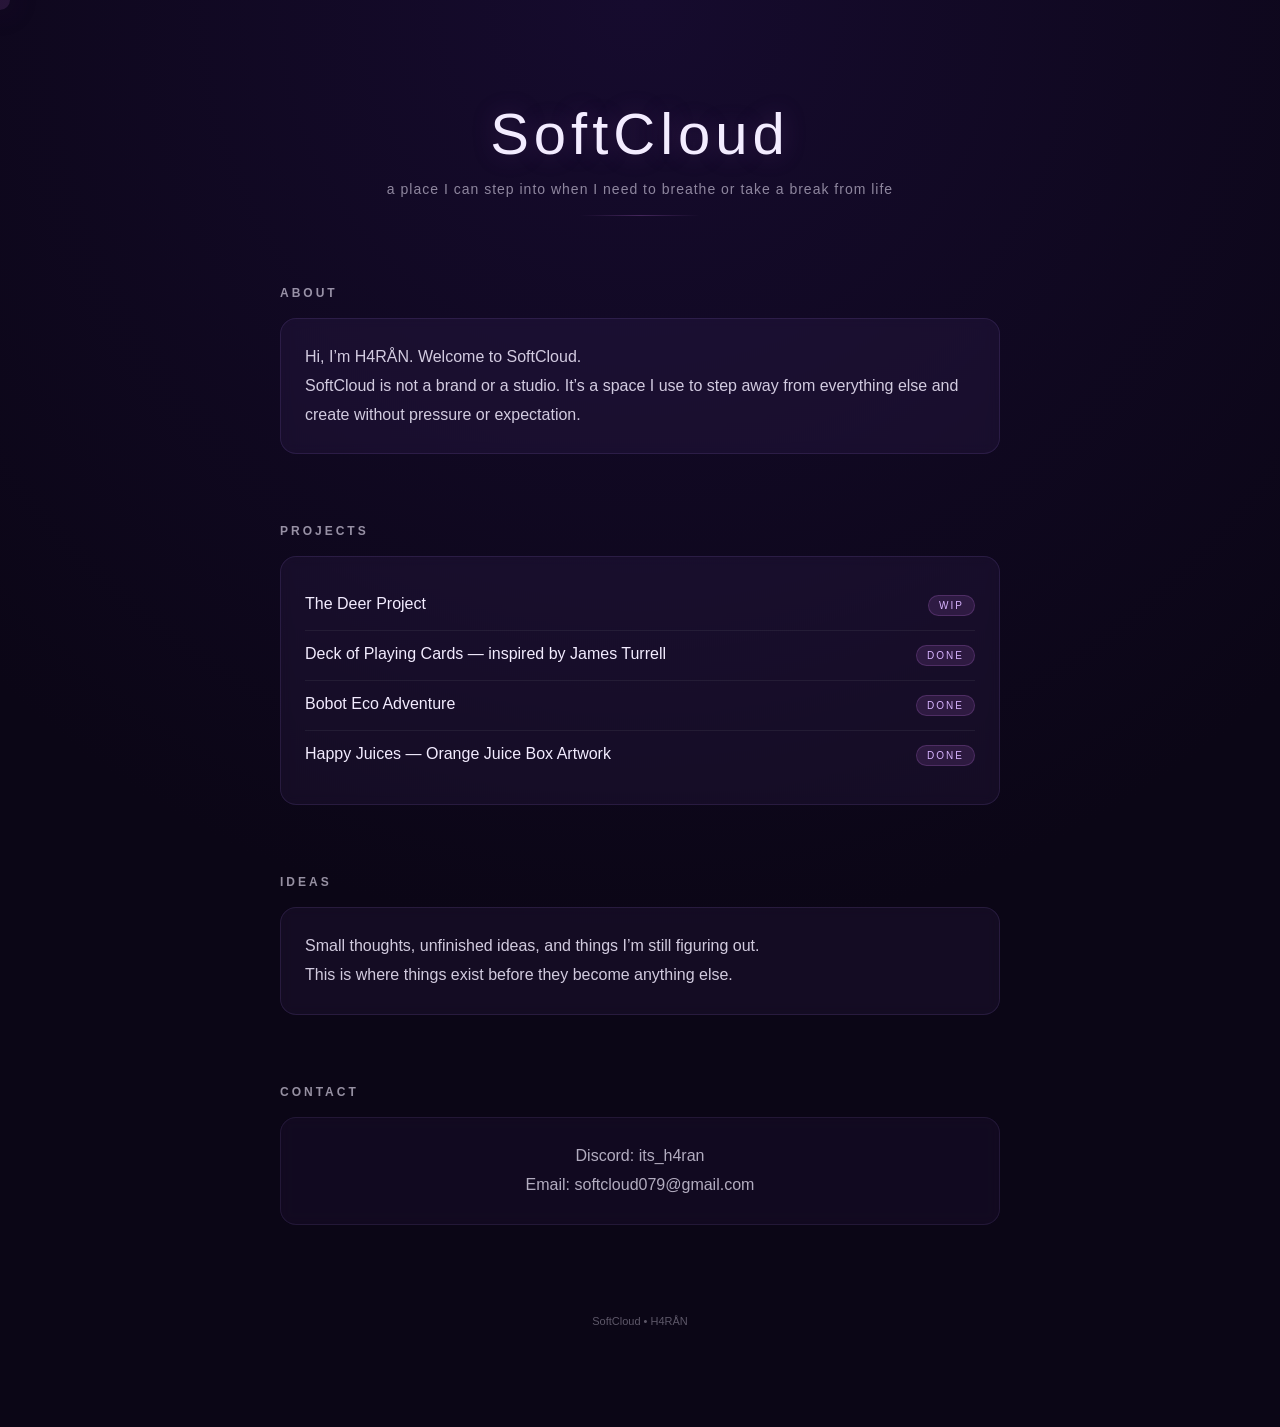
==== index.html @ 98abd7d9 "Update index.html" ====
<!DOCTYPE html>
<html lang="en">
<head>
<meta charset="UTF-8" />
<meta name="viewport" content="width=device-width, initial-scale=1.0"/>
<title>SoftCloud</title>

<style>
body {
  margin: 0;
  font-family: Arial, sans-serif;
  background: radial-gradient(circle at top, #160b2e, #0b0616 60%);
  color: #f3ecff;
  overflow-x: hidden;
}

/* layout */
.container {
  max-width: 720px;
  margin: auto;
  padding: 100px 20px;
  animation: fadeIn 1.2s ease-out;
}

/* ===== INTRO (FIXED STRUCTURE) ===== */
.intro {
  text-align: center;
  margin-bottom: 60px;
  animation: fadeIn 1.4s ease-out;
}

/* revert to simple clean title */
.intro-title {
  font-size: 58px;
  margin: 0;
  letter-spacing: 5px;
  text-shadow: 0 0 25px rgba(155, 89, 182, 0.25);
}

/* subtitle under title */
.intro-sub {
  text-align: center;
  opacity: 0.55;
  margin-top: 14px;
  letter-spacing: 1px;
  font-size: 14px;
}

/* soft divider under intro (entry feel) */
.intro-line {
  width: 120px;
  height: 1px;
  margin: 18px auto 0 auto;
  background: linear-gradient(
    90deg,
    transparent,
    rgba(155, 89, 182, 0.6),
    transparent
  );
  opacity: 0.6;
}

/* sections */
.section {
  margin-top: 70px;
  animation: fadeInUp 1s ease-out;
}

/* headings */
h2 {
  font-size: 12px;
  letter-spacing: 3px;
  text-transform: uppercase;
  opacity: 0.6;
  margin-bottom: 18px;
}

/* cards */
.card {
  background: rgba(160, 120, 255, 0.06);
  border: 1px solid rgba(180, 140, 255, 0.12);
  padding: 24px;
  border-radius: 16px;
  backdrop-filter: blur(6px);
  transition: transform 0.25s ease, box-shadow 0.25s ease;
}

.card:hover {
  transform: translateY(-4px);
  box-shadow: 0 10px 30px rgba(155, 89, 182, 0.08);
}

/* text */
p {
  margin: 0;
  line-height: 1.8;
  opacity: 0.85;
}

/* project items */
.item {
  display: flex;
  justify-content: space-between;
  padding: 14px 0;
  border-bottom: 1px solid rgba(255,255,255,0.06);
  transition: padding-left 0.2s ease;
}

.item:hover {
  padding-left: 6px;
}

.item:last-child {
  border-bottom: none;
}

/* status */
.status {
  font-size: 10px;
  letter-spacing: 2px;
  padding: 4px 10px;
  border-radius: 999px;
  background: rgba(155, 89, 182, 0.18);
  border: 1px solid rgba(155, 89, 182, 0.3);
  color: #d8b4ff;
}

/* contact */
.contact {
  text-align: center;
  line-height: 2;
  opacity: 0.85;
}

/* footer */
.footer {
  text-align: center;
  margin-top: 90px;
  font-size: 11px;
  opacity: 0.35;
}

/* cursor glow */
.cursor-glow {
  position: fixed;
  width: 20px;
  height: 20px;
  border-radius: 50%;
  pointer-events: none;
  background: rgba(155, 89, 182, 0.25);
  box-shadow: 0 0 40px rgba(155, 89, 182, 0.25);
  transform: translate(-50%, -50%);
  z-index: 9999;
  transition: width 0.2s ease, height 0.2s ease, opacity 0.2s ease;
  opacity: 0.7;
}

/* animations */
@keyframes fadeIn {
  from { opacity: 0; }
  to { opacity: 1; }
}

@keyframes fadeInUp {
  from { opacity: 0; transform: translateY(10px); }
  to { opacity: 1; transform: translateY(0); }
}
</style>
</head>

<body>

<div class="cursor-glow"></div>

<div class="container">

  <!-- INTRO (NEW STRUCTURE YOU WANTED) -->
  <div class="intro">
    <div class="intro-title">SoftCloud</div>

    <div class="intro-sub">
      a place I can step into when I need to breathe or take a break from life
    </div>

    <div class="intro-line"></div>
  </div>

  <!-- About -->
  <div class="section">
    <h2>About</h2>
    <div class="card">
      <p>Hi, I’m H4RÅN. Welcome to SoftCloud.</p>

      <p>
        SoftCloud is not a brand or a studio. It’s a space I use to step away from everything else and create without pressure or expectation.
      </p>
    </div>
  </div>

  <!-- Projects -->
  <div class="section">
    <h2>Projects</h2>
    <div class="card">

      <div class="item">
        The Deer Project
        <span class="status">WIP</span>
      </div>

      <div class="item">
        Deck of Playing Cards — inspired by James Turrell
        <span class="status">DONE</span>
      </div>

      <div class="item">
        Bobot Eco Adventure
        <span class="status">DONE</span>
      </div>

      <div class="item">
        Happy Juices — Orange Juice Box Artwork
        <span class="status">DONE</span>
      </div>

    </div>
  </div>

  <!-- Ideas -->
  <div class="section">
    <h2>Ideas</h2>
    <div class="card">
      <p>Small thoughts, unfinished ideas, and things I’m still figuring out.</p>
      <p>This is where things exist before they become anything else.</p>
    </div>
  </div>

  <!-- Contact -->
  <div class="section">
    <h2>Contact</h2>
    <div class="card contact">
      <p>Discord: its_h4ran</p>
      <p>Email: softcloud079@gmail.com</p>
    </div>
  </div>

  <div class="footer">
    SoftCloud • H4RÅN
  </div>

</div>

<script>
const glow = document.querySelector(".cursor-glow");

document.addEventListener("mousemove", (e) => {
  glow.style.left = e.clientX + "px";
  glow.style.top = e.clientY + "px";
});

document.addEventListener("mousedown", () => {
  glow.style.width = "30px";
  glow.style.height = "30px";
  glow.style.opacity = "0.9";
});

document.addEventListener("mouseup", () => {
  glow.style.width = "20px";
  glow.style.height = "20px";
  glow.style.opacity = "0.7";
});
</script>

</body>
</html>
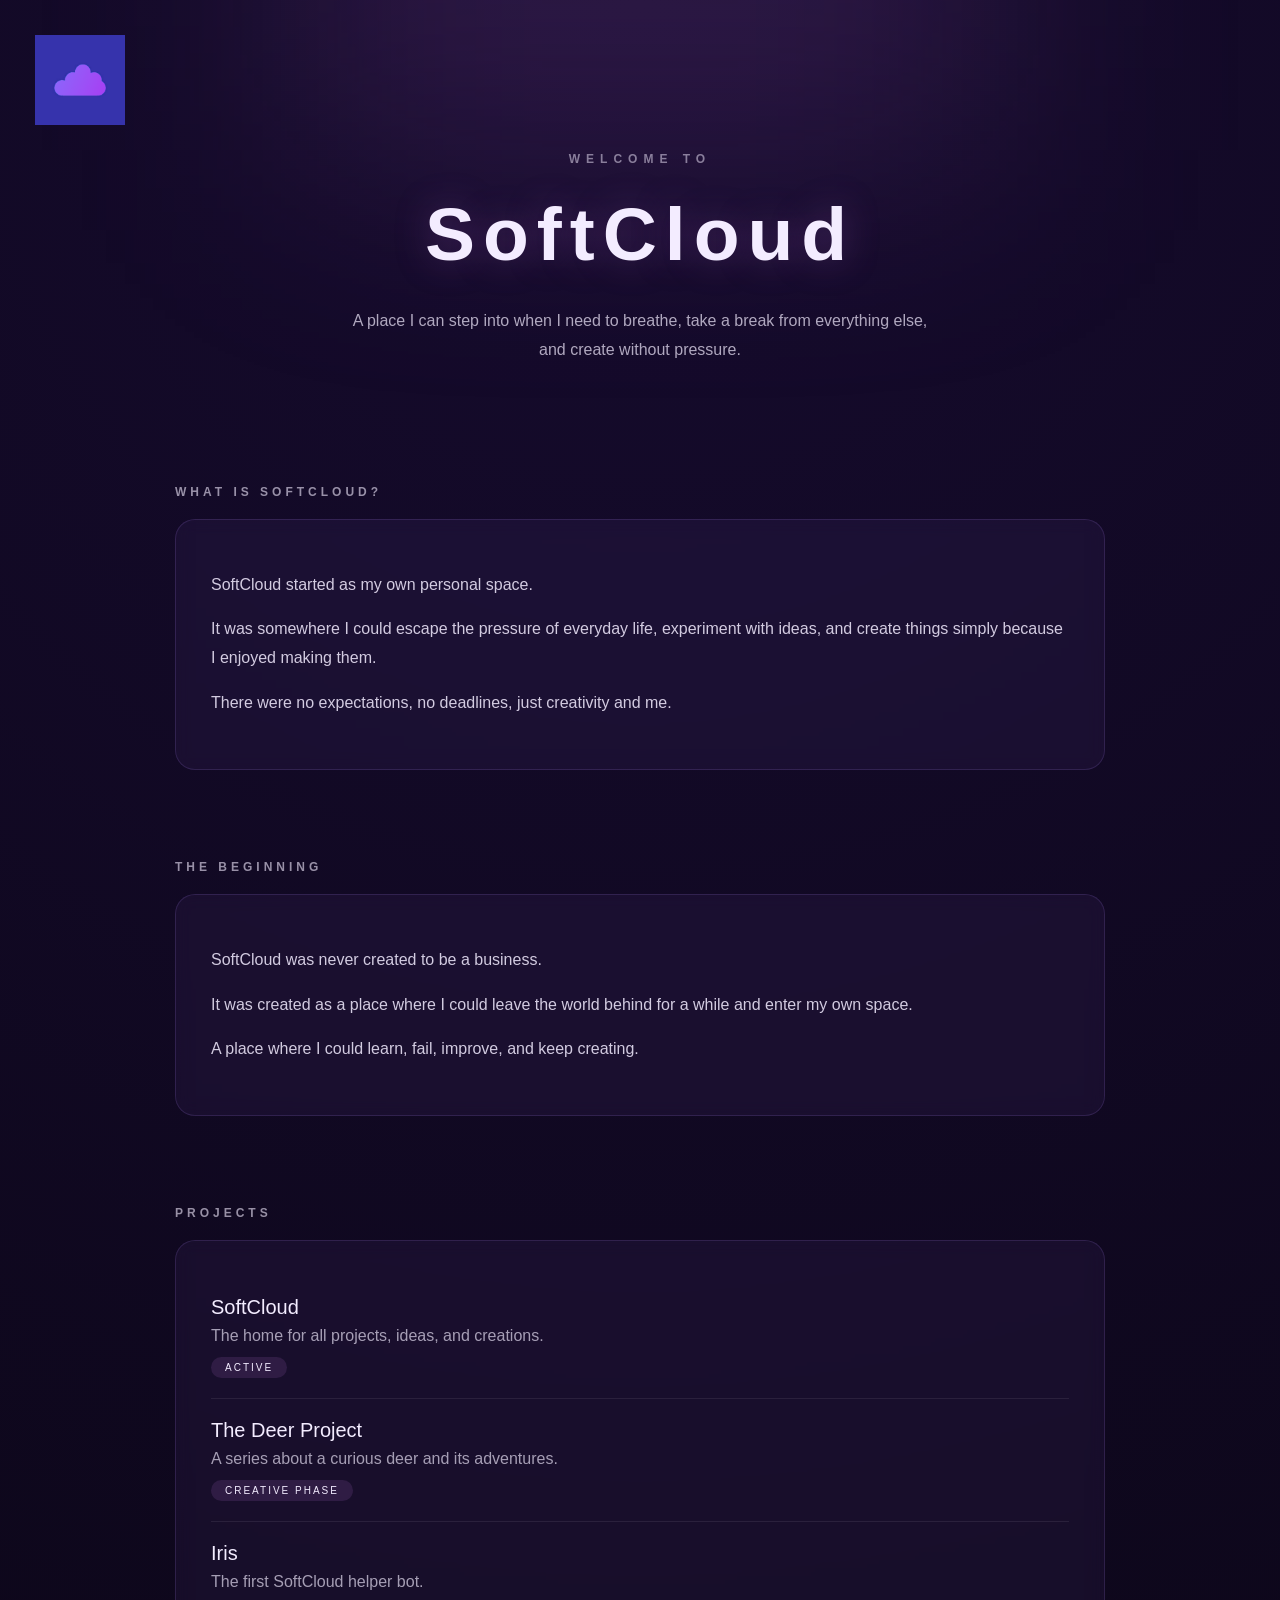
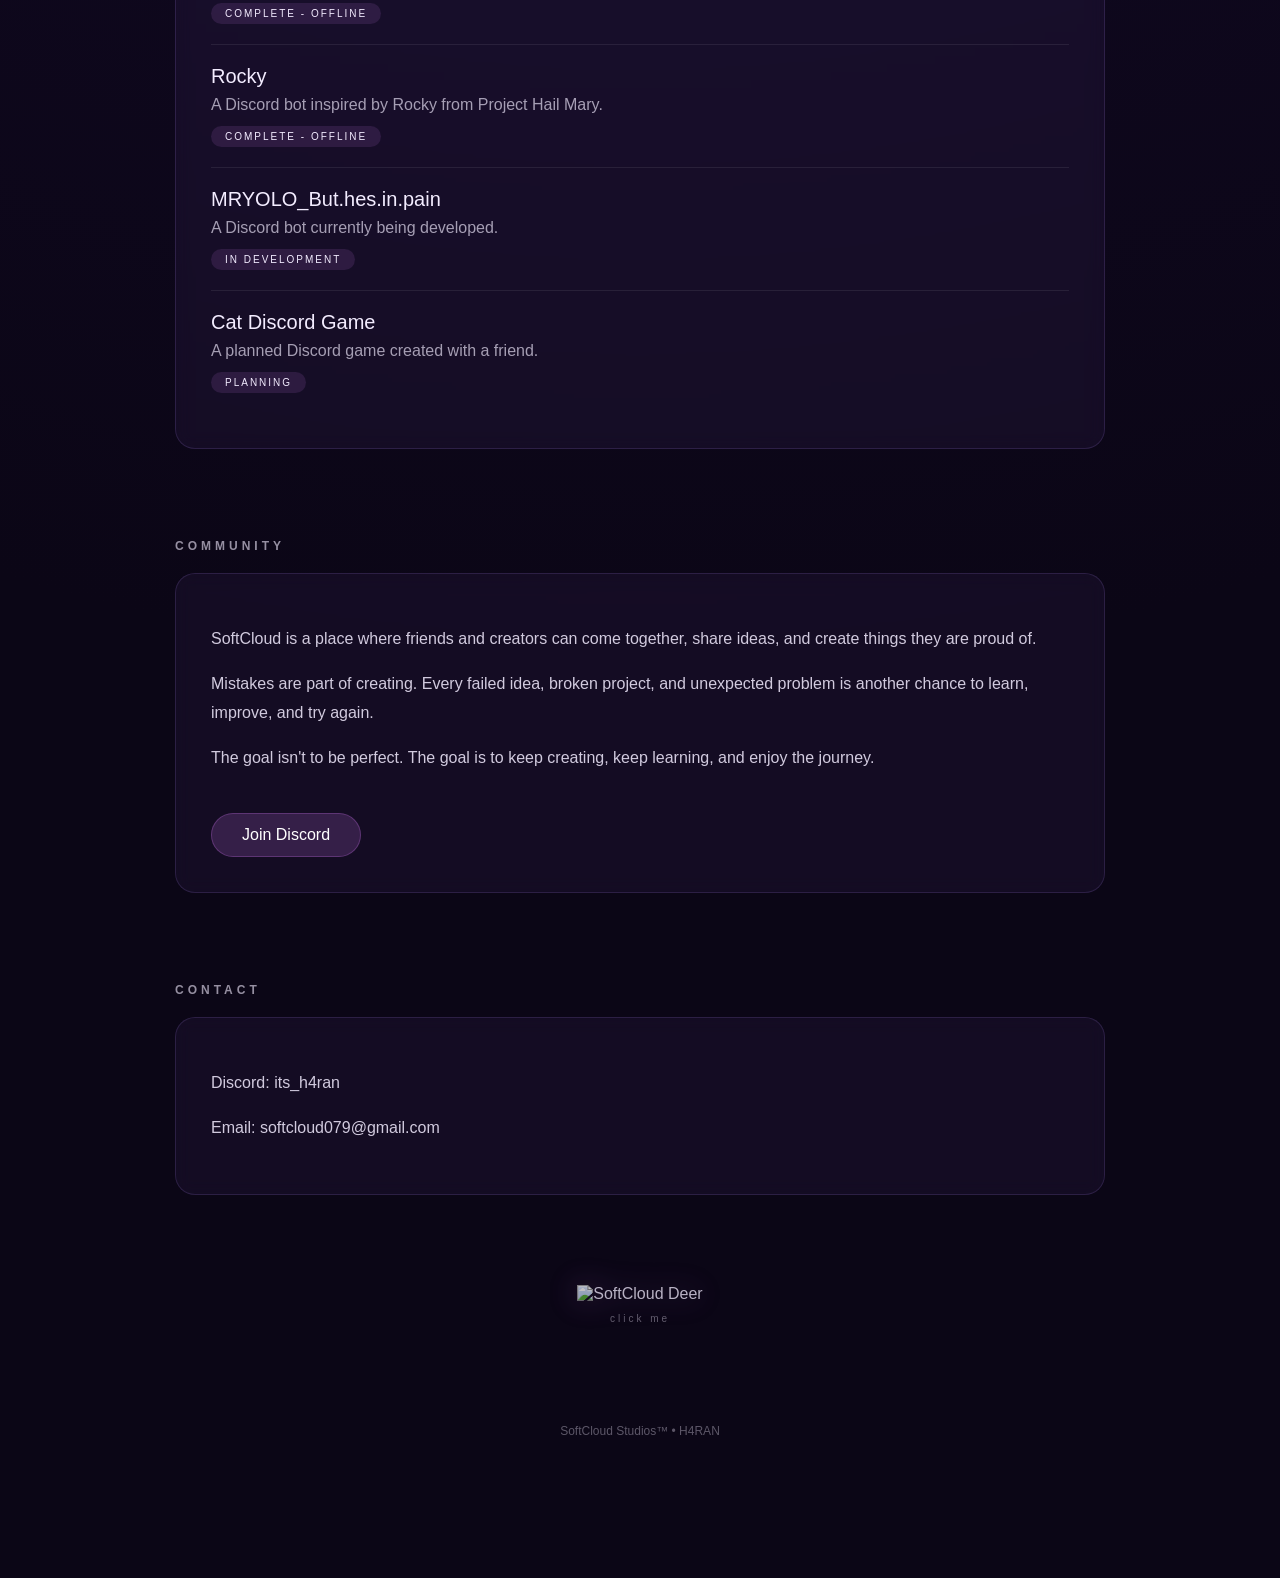
==== commit 63659adf: "Update index.html" ====
--- a/index.html
+++ b/index.html
@@ -1,274 +1,1006 @@
 <!DOCTYPE html>
 <html lang="en">
+
 <head>
-<meta charset="UTF-8" />
-<meta name="viewport" content="width=device-width, initial-scale=1.0"/>
-<title>SoftCloud</title>
+
+<meta charset="UTF-8">
+<meta name="viewport" content="width=device-width, initial-scale=1.0">
+
+<title>SoftCloud Studios</title>
+
 
 <style>
-body {
-  margin: 0;
-  font-family: Arial, sans-serif;
-  background: radial-gradient(circle at top, #160b2e, #0b0616 60%);
-  color: #f3ecff;
-  overflow-x: hidden;
-}
-
-/* layout */
-.container {
-  max-width: 720px;
-  margin: auto;
-  padding: 100px 20px;
-  animation: fadeIn 1.2s ease-out;
-}
-
-/* ===== INTRO (FIXED STRUCTURE) ===== */
-.intro {
-  text-align: center;
-  margin-bottom: 60px;
-  animation: fadeIn 1.4s ease-out;
-}
-
-/* revert to simple clean title */
-.intro-title {
-  font-size: 58px;
-  margin: 0;
-  letter-spacing: 5px;
-  text-shadow: 0 0 25px rgba(155, 89, 182, 0.25);
-}
-
-/* subtitle under title */
-.intro-sub {
-  text-align: center;
-  opacity: 0.55;
-  margin-top: 14px;
-  letter-spacing: 1px;
-  font-size: 14px;
-}
-
-/* soft divider under intro (entry feel) */
-.intro-line {
-  width: 120px;
-  height: 1px;
-  margin: 18px auto 0 auto;
-  background: linear-gradient(
-    90deg,
-    transparent,
-    rgba(155, 89, 182, 0.6),
-    transparent
-  );
-  opacity: 0.6;
-}
-
-/* sections */
-.section {
-  margin-top: 70px;
-  animation: fadeInUp 1s ease-out;
-}
-
-/* headings */
-h2 {
-  font-size: 12px;
-  letter-spacing: 3px;
-  text-transform: uppercase;
-  opacity: 0.6;
-  margin-bottom: 18px;
-}
-
-/* cards */
-.card {
-  background: rgba(160, 120, 255, 0.06);
-  border: 1px solid rgba(180, 140, 255, 0.12);
-  padding: 24px;
-  border-radius: 16px;
-  backdrop-filter: blur(6px);
-  transition: transform 0.25s ease, box-shadow 0.25s ease;
-}
-
-.card:hover {
-  transform: translateY(-4px);
-  box-shadow: 0 10px 30px rgba(155, 89, 182, 0.08);
-}
-
-/* text */
-p {
-  margin: 0;
-  line-height: 1.8;
-  opacity: 0.85;
-}
-
-/* project items */
-.item {
-  display: flex;
-  justify-content: space-between;
-  padding: 14px 0;
-  border-bottom: 1px solid rgba(255,255,255,0.06);
-  transition: padding-left 0.2s ease;
-}
-
-.item:hover {
-  padding-left: 6px;
-}
-
-.item:last-child {
-  border-bottom: none;
-}
-
-/* status */
-.status {
-  font-size: 10px;
-  letter-spacing: 2px;
-  padding: 4px 10px;
-  border-radius: 999px;
-  background: rgba(155, 89, 182, 0.18);
-  border: 1px solid rgba(155, 89, 182, 0.3);
-  color: #d8b4ff;
-}
-
-/* contact */
-.contact {
-  text-align: center;
-  line-height: 2;
-  opacity: 0.85;
-}
-
-/* footer */
-.footer {
-  text-align: center;
-  margin-top: 90px;
-  font-size: 11px;
-  opacity: 0.35;
-}
-
-/* cursor glow */
-.cursor-glow {
-  position: fixed;
-  width: 20px;
-  height: 20px;
-  border-radius: 50%;
-  pointer-events: none;
-  background: rgba(155, 89, 182, 0.25);
-  box-shadow: 0 0 40px rgba(155, 89, 182, 0.25);
-  transform: translate(-50%, -50%);
-  z-index: 9999;
-  transition: width 0.2s ease, height 0.2s ease, opacity 0.2s ease;
-  opacity: 0.7;
-}
-
-/* animations */
-@keyframes fadeIn {
-  from { opacity: 0; }
-  to { opacity: 1; }
-}
-
-@keyframes fadeInUp {
-  from { opacity: 0; transform: translateY(10px); }
-  to { opacity: 1; transform: translateY(0); }
-}
+
+*{
+box-sizing:border-box;
+}
+
+
+body{
+
+margin:0;
+
+font-family:Arial, sans-serif;
+
+background:
+radial-gradient(circle at top,#160b2e,#0b0616 70%);
+
+color:#f3ecff;
+
+overflow-x:hidden;
+
+}
+
+
+
+/* Soft purple atmosphere */
+
+body::before{
+
+content:"";
+
+position:fixed;
+
+width:700px;
+
+height:350px;
+
+top:-200px;
+
+left:50%;
+
+transform:translateX(-50%);
+
+background:rgba(155,89,182,.18);
+
+filter:blur(120px);
+
+z-index:-1;
+
+}
+
+
+
+
+
+/* Logo */
+
+
+.logo{
+
+position:absolute;
+
+top:35px;
+
+left:35px;
+
+width:90px;
+
+height:90px;
+
+object-fit:contain;
+
+animation:logoGlow 4s infinite ease-in-out;
+
+}
+
+
+
+@keyframes logoGlow{
+
+0%,100%{
+
+filter:
+drop-shadow(0 0 10px rgba(155,89,182,.4));
+
+}
+
+
+50%{
+
+filter:
+drop-shadow(0 0 35px rgba(155,89,182,.8));
+
+}
+
+}
+
+
+
+
+
+
+
+/* Main layout */
+
+
+.container{
+
+max-width:1000px;
+
+margin:auto;
+
+padding:140px 35px;
+
+}
+
+
+
+
+
+
+
+/* Welcome */
+
+
+.hero{
+
+text-align:center;
+
+margin-bottom:120px;
+
+animation:fade 1.2s ease;
+
+}
+
+
+
+.hero h3{
+
+font-size:12px;
+
+letter-spacing:6px;
+
+opacity:.5;
+
+margin-bottom:25px;
+
+}
+
+
+
+.hero h1{
+
+font-size:75px;
+
+letter-spacing:8px;
+
+margin:0;
+
+text-shadow:
+
+0 0 35px rgba(155,89,182,.35);
+
+}
+
+
+
+.hero p{
+
+max-width:600px;
+
+margin:30px auto;
+
+line-height:1.8;
+
+opacity:.7;
+
+}
+
+
+
+
+
+
+
+
+/* Sections */
+
+
+.section{
+
+margin-bottom:90px;
+
+animation:fade 1s ease;
+
+}
+
+
+
+h2{
+
+font-size:12px;
+
+letter-spacing:4px;
+
+text-transform:uppercase;
+
+opacity:.6;
+
+margin-bottom:20px;
+
+}
+
+
+
+
+
+
+
+/* Cards */
+
+
+.card{
+
+background:
+
+rgba(160,120,255,.06);
+
+
+border:
+
+1px solid rgba(180,140,255,.15);
+
+
+padding:35px;
+
+
+border-radius:20px;
+
+
+backdrop-filter:blur(8px);
+
+
+transition:.25s;
+
+}
+
+
+
+.card:hover{
+
+transform:translateY(-4px);
+
+
+box-shadow:
+
+0 15px 40px rgba(155,89,182,.12);
+
+}
+
+
+
+p{
+
+line-height:1.8;
+
+opacity:.85;
+
+}
+
+
+
+
+
+
+/* Project cards */
+
+
+.project{
+
+padding:20px 0;
+
+border-bottom:
+
+1px solid rgba(255,255,255,.08);
+
+}
+
+
+
+.project:last-child{
+
+border:none;
+
+}
+
+
+
+.project-name{
+
+font-size:20px;
+
+}
+
+
+
+.project-info{
+
+margin-top:8px;
+
+opacity:.65;
+
+}
+
+
+
+.status{
+
+display:inline-block;
+
+margin-top:12px;
+
+padding:5px 14px;
+
+border-radius:20px;
+
+font-size:10px;
+
+letter-spacing:2px;
+
+
+background:
+
+rgba(155,89,182,.18);
+
+}
+
+
+
+
+
+
+
+
+/* Discord button */
+
+
+.button{
+
+display:inline-block;
+
+margin-top:25px;
+
+padding:12px 30px;
+
+
+border-radius:30px;
+
+
+text-decoration:none;
+
+
+color:white;
+
+
+background:
+
+rgba(155,89,182,.25);
+
+
+border:
+
+1px solid rgba(155,89,182,.4);
+
+
+transition:.3s;
+
+}
+
+
+
+.button:hover{
+
+transform:translateY(-4px);
+
+
+box-shadow:
+
+0 10px 30px rgba(155,89,182,.25);
+
+}
+
+
+
+
+
+
+/* Deer Easter egg */
+
+
+.deer-easter{
+
+text-align:center;
+
+margin-top:80px;
+
+cursor:pointer;
+
+opacity:.75;
+
+transition:.3s;
+
+}
+
+
+.deer-easter img{
+
+width:70px;
+
+height:auto;
+
+filter:
+
+drop-shadow(0 0 15px rgba(155,89,182,.5));
+
+
+transition:.3s;
+
+}
+
+
+
+.deer-easter:hover img{
+
+transform:translateY(-8px) scale(1.1);
+
+}
+
+
+
+.deer-easter span{
+
+display:block;
+
+margin-top:10px;
+
+font-size:10px;
+
+letter-spacing:3px;
+
+opacity:.5;
+
+}
+
+
+
+#deer-message{
+
+text-align:center;
+
+opacity:0;
+
+max-height:0;
+
+overflow:hidden;
+
+transition:.5s;
+
+}
+
+
+
+#deer-message.show{
+
+opacity:.8;
+
+max-height:200px;
+
+margin-top:20px;
+
+}
+
+
+
+
+
+
+.footer{
+
+text-align:center;
+
+margin-top:100px;
+
+opacity:.35;
+
+font-size:12px;
+
+}
+
+
+
+
+
+@keyframes fade{
+
+from{
+
+opacity:0;
+
+transform:translateY(20px);
+
+}
+
+
+to{
+
+opacity:1;
+
+transform:translateY(0);
+
+}
+
+}
+
+
+
+
+
+
+@media(max-width:700px){
+
+
+.logo{
+
+width:65px;
+
+height:65px;
+
+top:20px;
+
+left:20px;
+
+}
+
+
+
+.container{
+
+padding:110px 20px;
+
+}
+
+
+
+.hero h1{
+
+font-size:45px;
+
+}
+
+
+
+.card{
+
+padding:25px;
+
+}
+
+
+}
+
+
 </style>
+
 </head>
 
+
 <body>
 
-<div class="cursor-glow"></div>
+
+<img src="logo.png" class="logo">
+
 
 <div class="container">
 
-  <!-- INTRO (NEW STRUCTURE YOU WANTED) -->
-  <div class="intro">
-    <div class="intro-title">SoftCloud</div>
-
-    <div class="intro-sub">
-      a place I can step into when I need to breathe or take a break from life
-    </div>
-
-    <div class="intro-line"></div>
-  </div>
-
-  <!-- About -->
-  <div class="section">
-    <h2>About</h2>
-    <div class="card">
-      <p>Hi, I’m H4RÅN. Welcome to SoftCloud.</p>
-
-      <p>
-        SoftCloud is not a brand or a studio. It’s a space I use to step away from everything else and create without pressure or expectation.
-      </p>
-    </div>
-  </div>
-
-  <!-- Projects -->
-  <div class="section">
-    <h2>Projects</h2>
-    <div class="card">
-
-      <div class="item">
-        The Deer Project
-        <span class="status">WIP</span>
-      </div>
-
-      <div class="item">
-        Deck of Playing Cards — inspired by James Turrell
-        <span class="status">DONE</span>
-      </div>
-
-      <div class="item">
-        Bobot Eco Adventure
-        <span class="status">DONE</span>
-      </div>
-
-      <div class="item">
-        Happy Juices — Orange Juice Box Artwork
-        <span class="status">DONE</span>
-      </div>
-
-    </div>
-  </div>
-
-  <!-- Ideas -->
-  <div class="section">
-    <h2>Ideas</h2>
-    <div class="card">
-      <p>Small thoughts, unfinished ideas, and things I’m still figuring out.</p>
-      <p>This is where things exist before they become anything else.</p>
-    </div>
-  </div>
-
-  <!-- Contact -->
-  <div class="section">
-    <h2>Contact</h2>
-    <div class="card contact">
-      <p>Discord: its_h4ran</p>
-      <p>Email: softcloud079@gmail.com</p>
-    </div>
-  </div>
-
-  <div class="footer">
-    SoftCloud • H4RÅN
-  </div>
-
-</div>
+
+<div class="hero">
+
+<h3>WELCOME TO</h3>
+
+<h1>SoftCloud</h1>
+
+<p>
+A place I can step into when I need to breathe,
+take a break from everything else,
+and create without pressure.
+</p>
+
+</div>
+
+
+
+
+
+<div class="section">
+
+<h2>What is SoftCloud?</h2>
+
+<div class="card">
+
+<p>
+SoftCloud started as my own personal space.
+</p>
+
+<p>
+It was somewhere I could escape the pressure of everyday life,
+experiment with ideas, and create things simply because I enjoyed making them.
+</p>
+
+<p>
+There were no expectations, no deadlines,
+just creativity and me.
+</p>
+
+</div>
+
+</div>
+
+
+
+
+
+
+
+
+<div class="section">
+
+<h2>The Beginning</h2>
+
+<div class="card">
+
+<p>
+SoftCloud was never created to be a business.
+</p>
+
+<p>
+It was created as a place where I could leave the world behind
+for a while and enter my own space.
+</p>
+
+<p>
+A place where I could learn, fail, improve,
+and keep creating.
+</p>
+
+</div>
+
+</div>
+
+
+
+
+
+
+
+
+<div class="section">
+
+<h2>Projects</h2>
+
+<div class="card">
+
+
+
+<div class="project">
+
+<div class="project-name">
+SoftCloud
+</div>
+
+<div class="project-info">
+The home for all projects, ideas, and creations.
+</div>
+
+<span class="status">
+ACTIVE
+</span>
+
+</div>
+
+
+
+
+
+<div class="project">
+
+<div class="project-name">
+The Deer Project
+</div>
+
+<div class="project-info">
+A series about a curious deer and its adventures.
+</div>
+
+<span class="status">
+CREATIVE PHASE
+</span>
+
+</div>
+
+
+
+
+
+
+<div class="project">
+
+<div class="project-name">
+Iris
+</div>
+
+<div class="project-info">
+The first SoftCloud helper bot.
+</div>
+
+<span class="status">
+COMPLETE - OFFLINE
+</span>
+
+</div>
+
+
+
+
+
+
+
+<div class="project">
+
+<div class="project-name">
+Rocky
+</div>
+
+<div class="project-info">
+A Discord bot inspired by Rocky from Project Hail Mary.
+</div>
+
+<span class="status">
+COMPLETE - OFFLINE
+</span>
+
+</div>
+
+
+
+
+
+
+
+
+<div class="project">
+
+<div class="project-name">
+MRYOLO_But.hes.in.pain
+</div>
+
+<div class="project-info">
+A Discord bot currently being developed.
+</div>
+
+<span class="status">
+IN DEVELOPMENT
+</span>
+
+</div>
+
+
+
+
+
+
+
+
+<div class="project">
+
+<div class="project-name">
+Cat Discord Game
+</div>
+
+<div class="project-info">
+A planned Discord game created with a friend.
+</div>
+
+<span class="status">
+PLANNING
+</span>
+
+</div>
+
+
+
+</div>
+
+</div>
+
+
+
+
+
+
+
+
+
+<div class="section">
+
+<h2>Community</h2>
+
+
+<div class="card">
+
+
+<p>
+SoftCloud is a place where friends and creators
+can come together, share ideas, and create things
+they are proud of.
+</p>
+
+
+
+<p>
+Mistakes are part of creating.
+Every failed idea, broken project, and unexpected problem
+is another chance to learn, improve, and try again.
+</p>
+
+
+
+
+<p>
+The goal isn't to be perfect.
+
+The goal is to keep creating, keep learning,
+and enjoy the journey.
+</p>
+
+
+
+<a class="button" href="https://discord.gg/e9kDuwheCD">
+
+Join Discord
+
+</a>
+
+
+</div>
+
+
+</div>
+
+
+
+
+
+
+
+
+<div class="section">
+
+<h2>Contact</h2>
+
+
+<div class="card">
+
+
+<p>
+Discord: its_h4ran
+</p>
+
+
+<p>
+Email: softcloud079@gmail.com
+</p>
+
+
+</div>
+
+
+</div>
+
+
+
+
+
+
+
+<div class="deer-easter" onclick="showDeer()">
+
+
+<img src="deer.png" alt="SoftCloud Deer">
+
+
+<span>
+click me
+</span>
+
+
+</div>
+
+
+
+
+
+<div id="deer-message">
+
+
+You found a deer! 
+
+
+<br><br>
+
+
+Deer are cute and awesome.
+
+
+<br><br>
+
+
+A small reminder that every idea starts somewhere.
+
+
+<br><br>
+
+
+Keep exploring, keep creating,
+and enjoy the journey.
+
+
+<br><br>
+
+
+And remember to take breaks!!
+
+
+</div>
+
+
+
+
+
+
+<div class="footer">
+
+SoftCloud Studios™ • H4RAN
+
+</div>
+
+
+
+
+
+</div>
+
+
+
+
+
 
 <script>
-const glow = document.querySelector(".cursor-glow");
-
-document.addEventListener("mousemove", (e) => {
-  glow.style.left = e.clientX + "px";
-  glow.style.top = e.clientY + "px";
-});
-
-document.addEventListener("mousedown", () => {
-  glow.style.width = "30px";
-  glow.style.height = "30px";
-  glow.style.opacity = "0.9";
-});
-
-document.addEventListener("mouseup", () => {
-  glow.style.width = "20px";
-  glow.style.height = "20px";
-  glow.style.opacity = "0.7";
-});
+
+
+function showDeer(){
+
+
+document
+
+.getElementById("deer-message")
+
+.classList
+
+.add("show");
+
+
+}
+
+
+
 </script>
 
+
+
+
+
 </body>
+
+
 </html>
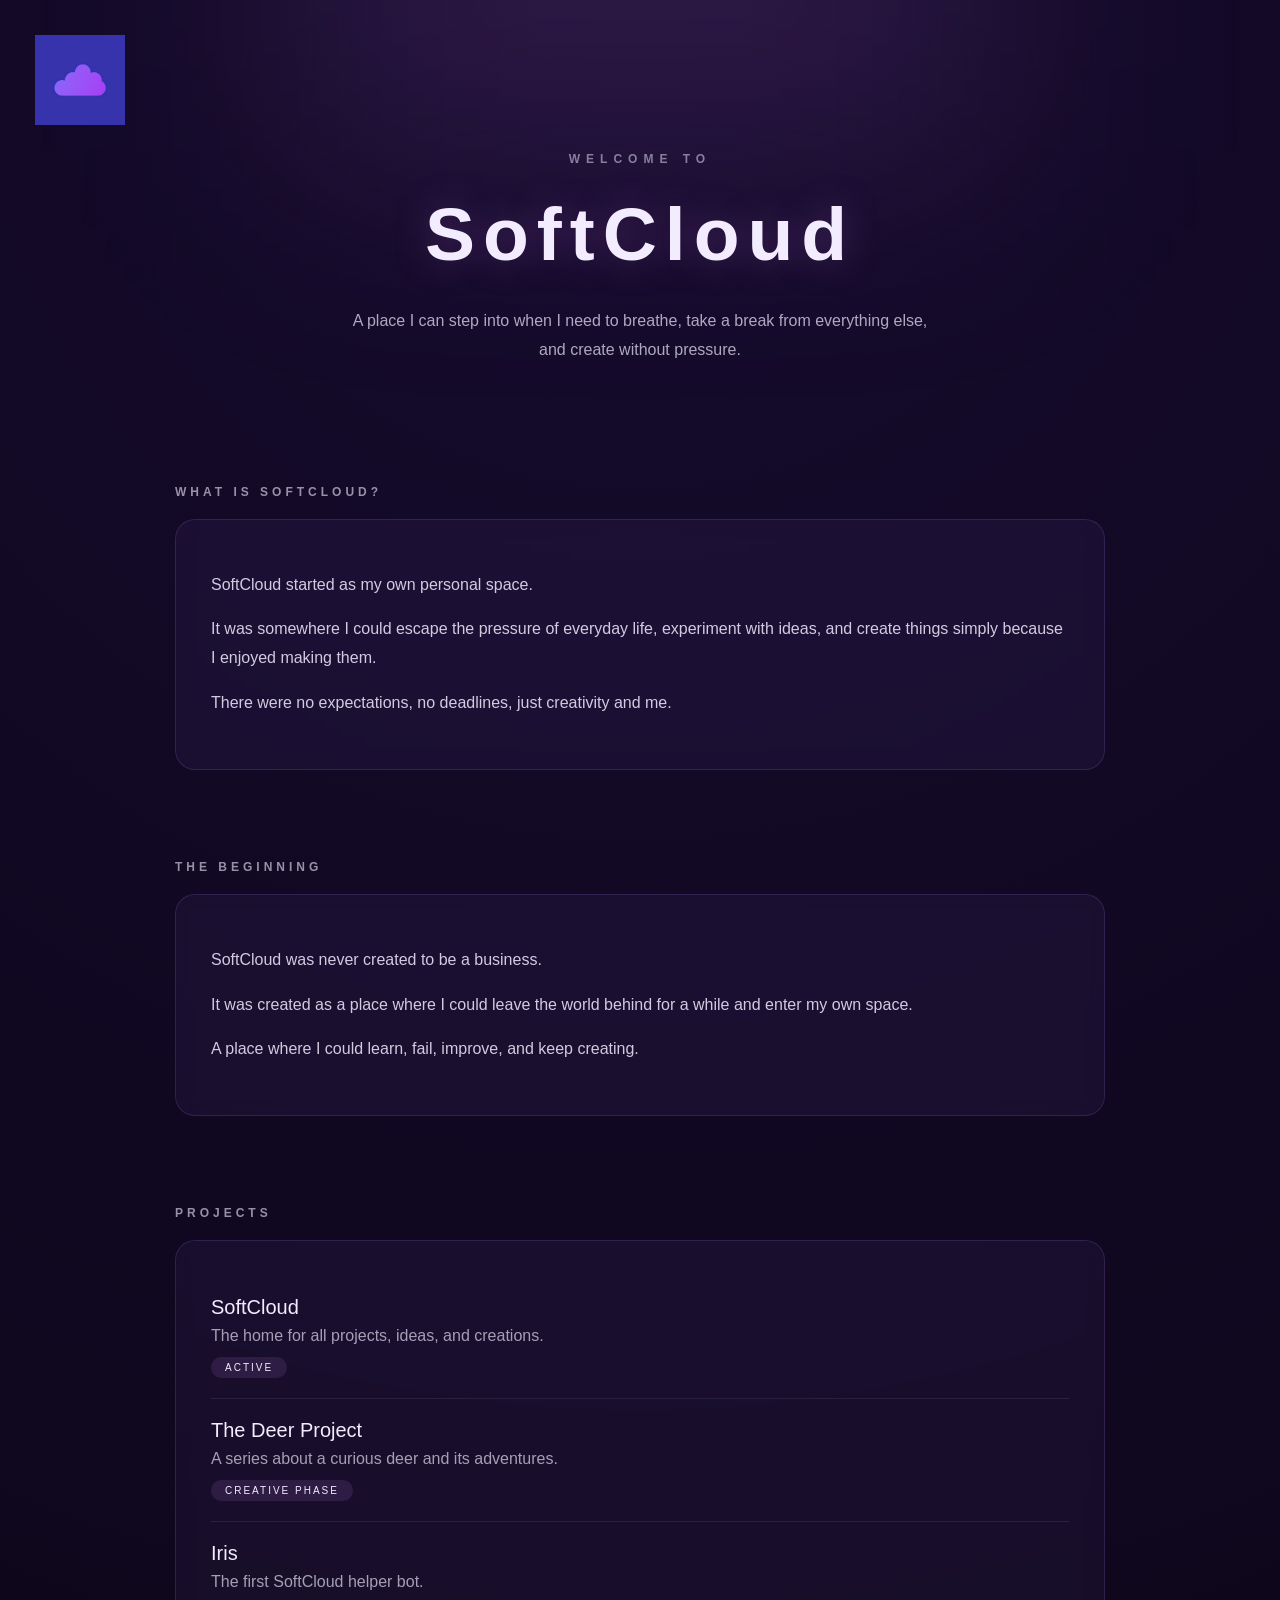
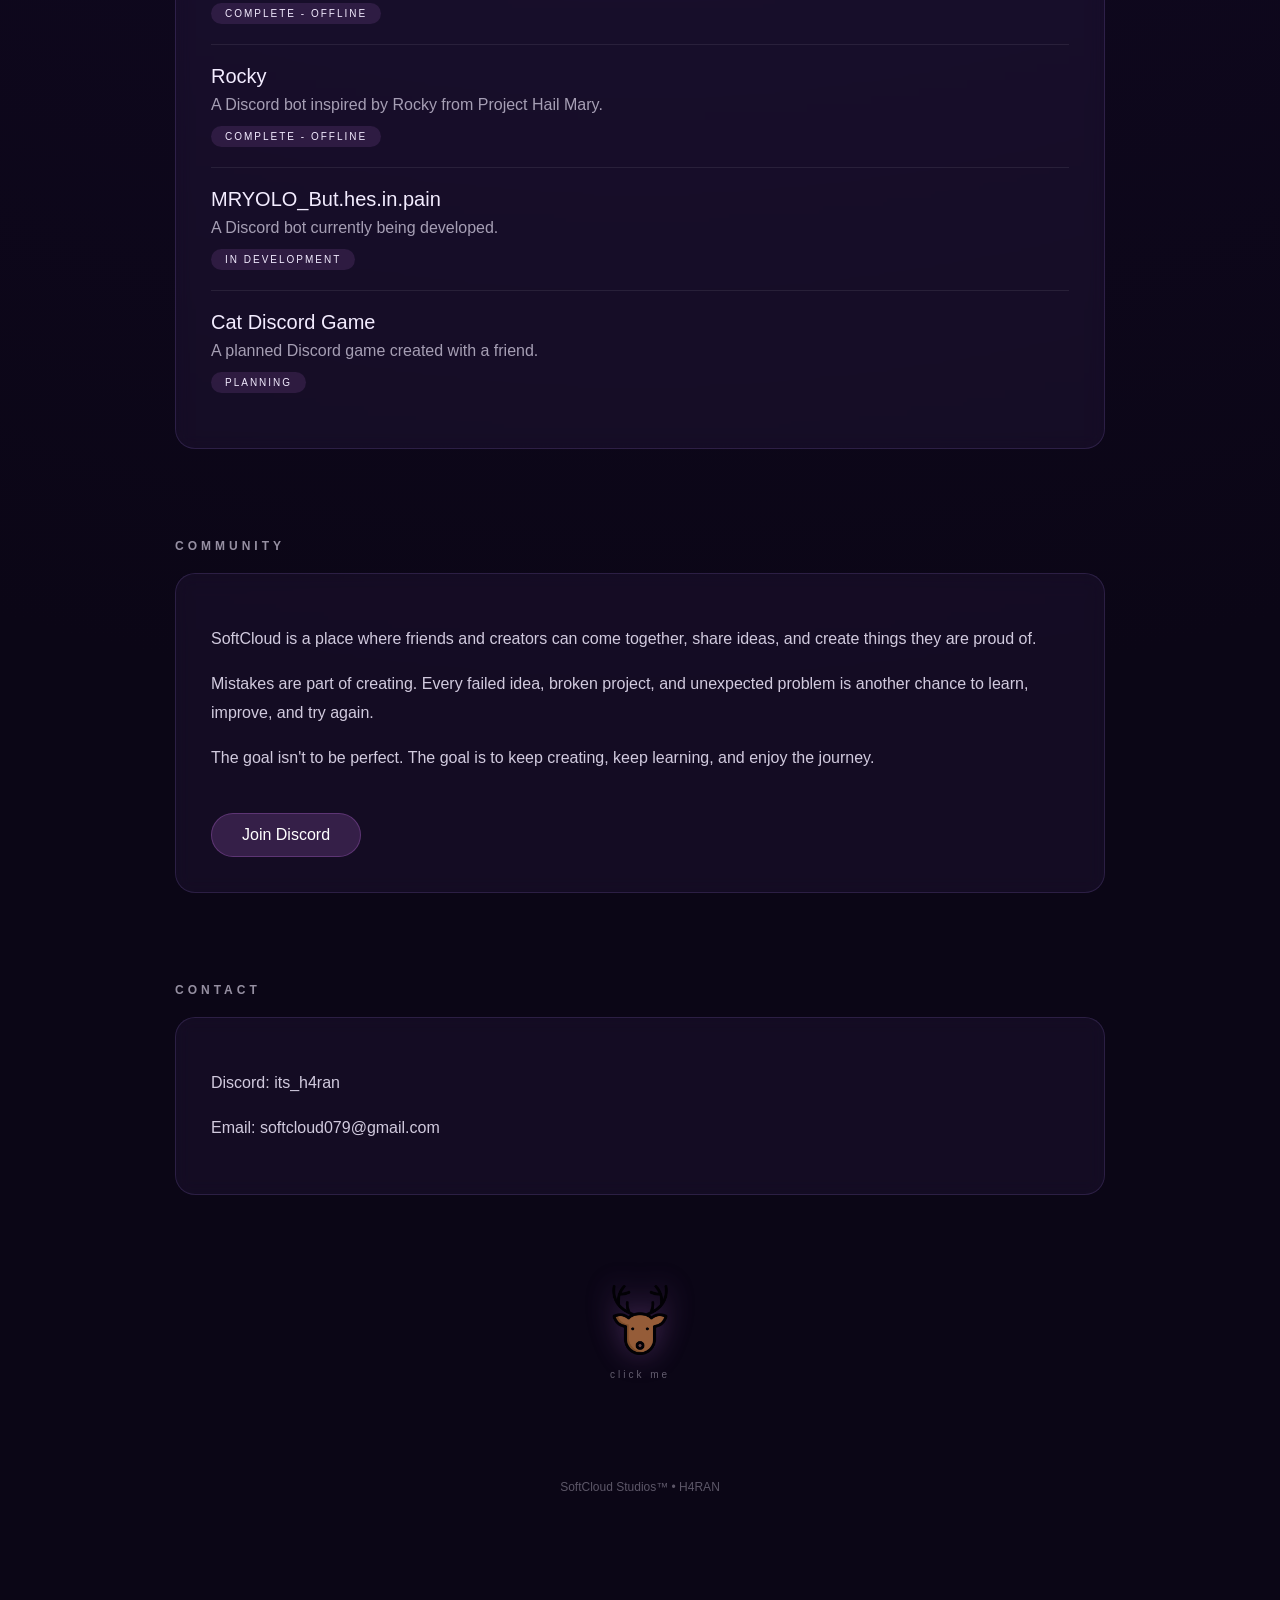
==== commit 55c2ab64: "Update index.html" ====
--- a/index.html
+++ b/index.html
@@ -906,7 +906,7 @@
 <div class="deer-easter" onclick="showDeer()">
 
 
-<img src="deer.png" alt="SoftCloud Deer">
+<img src="DEER.png" alt="SoftCloud Deer">
 
 
 <span>
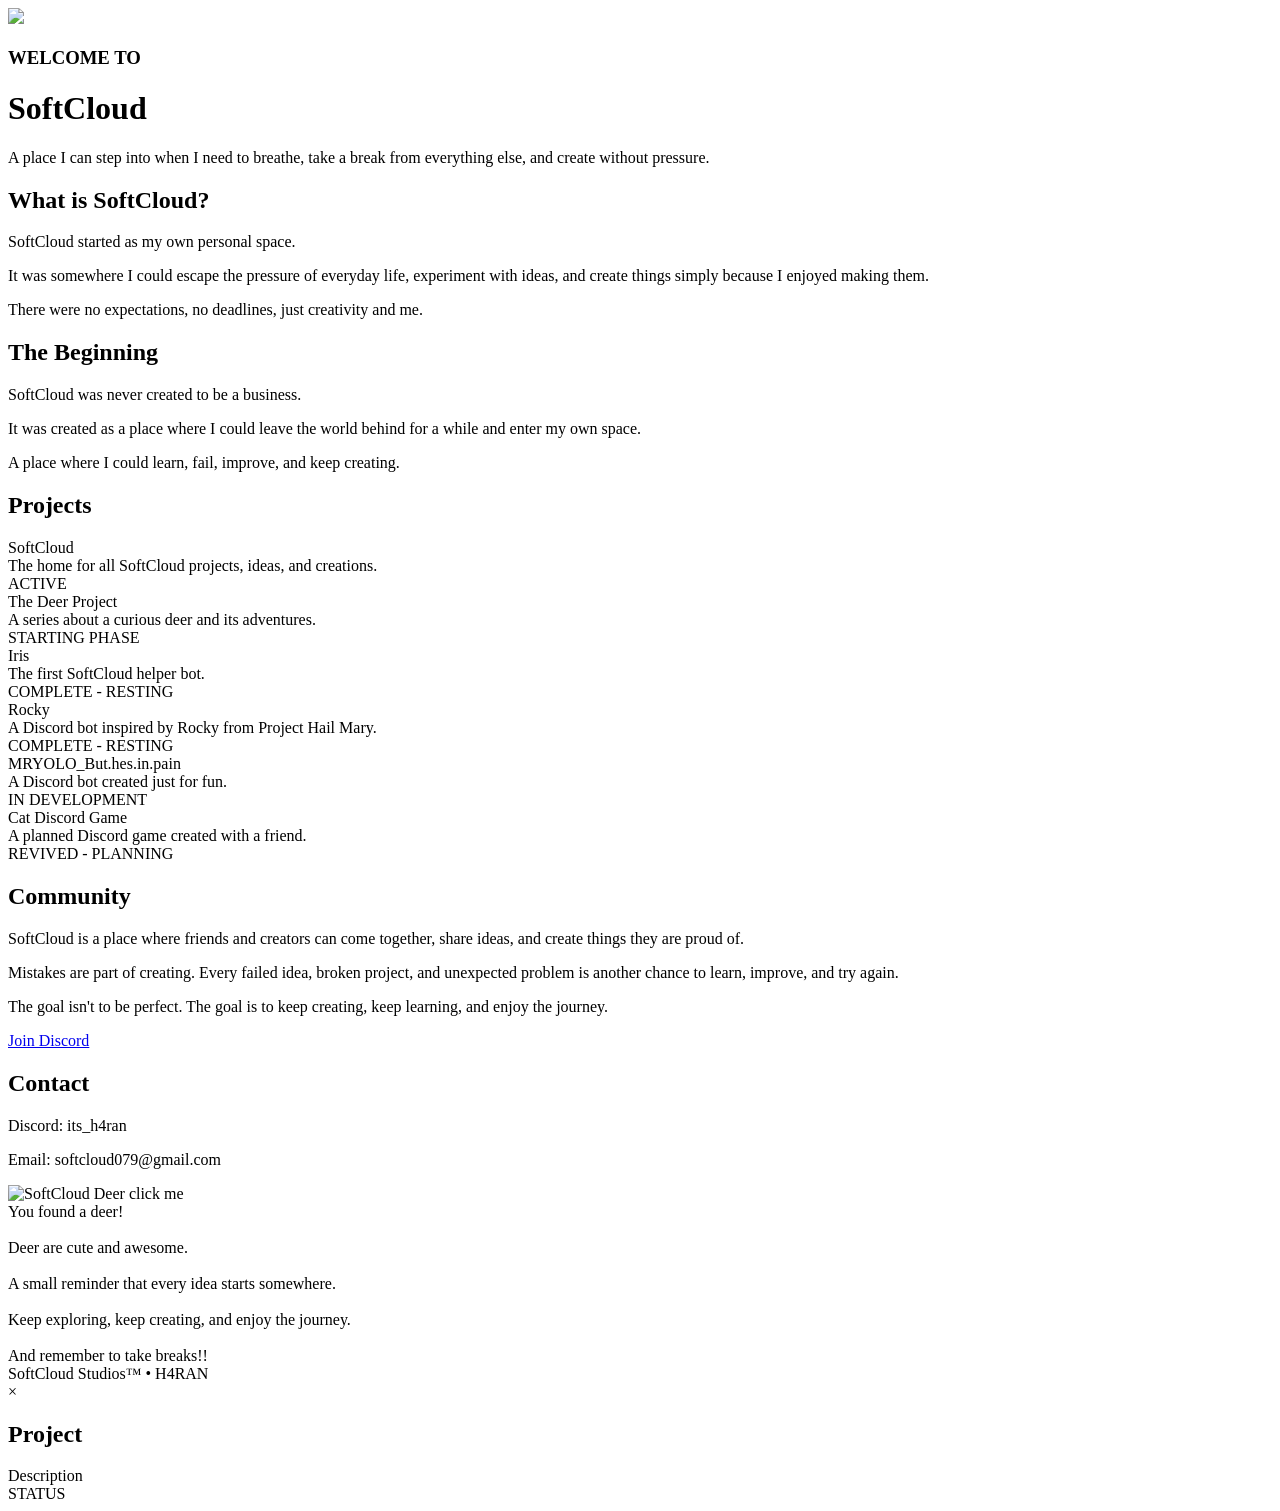
==== commit 115be89e: "Add files via upload" ====
--- a/index.html
+++ b/index.html
@@ -8,579 +8,10 @@
 
 <title>SoftCloud Studios</title>
 
-
-<style>
-
-*{
-box-sizing:border-box;
-}
-
-
-body{
-
-margin:0;
-
-font-family:Arial, sans-serif;
-
-background:
-radial-gradient(circle at top,#160b2e,#0b0616 70%);
-
-color:#f3ecff;
-
-overflow-x:hidden;
-
-}
-
-
-
-/* Soft purple atmosphere */
-
-body::before{
-
-content:"";
-
-position:fixed;
-
-width:700px;
-
-height:350px;
-
-top:-200px;
-
-left:50%;
-
-transform:translateX(-50%);
-
-background:rgba(155,89,182,.18);
-
-filter:blur(120px);
-
-z-index:-1;
-
-}
-
-
-
-
-
-/* Logo */
-
-
-.logo{
-
-position:absolute;
-
-top:35px;
-
-left:35px;
-
-width:90px;
-
-height:90px;
-
-object-fit:contain;
-
-animation:logoGlow 4s infinite ease-in-out;
-
-}
-
-
-
-@keyframes logoGlow{
-
-0%,100%{
-
-filter:
-drop-shadow(0 0 10px rgba(155,89,182,.4));
-
-}
-
-
-50%{
-
-filter:
-drop-shadow(0 0 35px rgba(155,89,182,.8));
-
-}
-
-}
-
-
-
-
-
-
-
-/* Main layout */
-
-
-.container{
-
-max-width:1000px;
-
-margin:auto;
-
-padding:140px 35px;
-
-}
-
-
-
-
-
-
-
-/* Welcome */
-
-
-.hero{
-
-text-align:center;
-
-margin-bottom:120px;
-
-animation:fade 1.2s ease;
-
-}
-
-
-
-.hero h3{
-
-font-size:12px;
-
-letter-spacing:6px;
-
-opacity:.5;
-
-margin-bottom:25px;
-
-}
-
-
-
-.hero h1{
-
-font-size:75px;
-
-letter-spacing:8px;
-
-margin:0;
-
-text-shadow:
-
-0 0 35px rgba(155,89,182,.35);
-
-}
-
-
-
-.hero p{
-
-max-width:600px;
-
-margin:30px auto;
-
-line-height:1.8;
-
-opacity:.7;
-
-}
-
-
-
-
-
-
-
-
-/* Sections */
-
-
-.section{
-
-margin-bottom:90px;
-
-animation:fade 1s ease;
-
-}
-
-
-
-h2{
-
-font-size:12px;
-
-letter-spacing:4px;
-
-text-transform:uppercase;
-
-opacity:.6;
-
-margin-bottom:20px;
-
-}
-
-
-
-
-
-
-
-/* Cards */
-
-
-.card{
-
-background:
-
-rgba(160,120,255,.06);
-
-
-border:
-
-1px solid rgba(180,140,255,.15);
-
-
-padding:35px;
-
-
-border-radius:20px;
-
-
-backdrop-filter:blur(8px);
-
-
-transition:.25s;
-
-}
-
-
-
-.card:hover{
-
-transform:translateY(-4px);
-
-
-box-shadow:
-
-0 15px 40px rgba(155,89,182,.12);
-
-}
-
-
-
-p{
-
-line-height:1.8;
-
-opacity:.85;
-
-}
-
-
-
-
-
-
-/* Project cards */
-
-
-.project{
-
-padding:20px 0;
-
-border-bottom:
-
-1px solid rgba(255,255,255,.08);
-
-}
-
-
-
-.project:last-child{
-
-border:none;
-
-}
-
-
-
-.project-name{
-
-font-size:20px;
-
-}
-
-
-
-.project-info{
-
-margin-top:8px;
-
-opacity:.65;
-
-}
-
-
-
-.status{
-
-display:inline-block;
-
-margin-top:12px;
-
-padding:5px 14px;
-
-border-radius:20px;
-
-font-size:10px;
-
-letter-spacing:2px;
-
-
-background:
-
-rgba(155,89,182,.18);
-
-}
-
-
-
-
-
-
-
-
-/* Discord button */
-
-
-.button{
-
-display:inline-block;
-
-margin-top:25px;
-
-padding:12px 30px;
-
-
-border-radius:30px;
-
-
-text-decoration:none;
-
-
-color:white;
-
-
-background:
-
-rgba(155,89,182,.25);
-
-
-border:
-
-1px solid rgba(155,89,182,.4);
-
-
-transition:.3s;
-
-}
-
-
-
-.button:hover{
-
-transform:translateY(-4px);
-
-
-box-shadow:
-
-0 10px 30px rgba(155,89,182,.25);
-
-}
-
-
-
-
-
-
-/* Deer Easter egg */
-
-
-.deer-easter{
-
-text-align:center;
-
-margin-top:80px;
-
-cursor:pointer;
-
-opacity:.75;
-
-transition:.3s;
-
-}
-
-
-.deer-easter img{
-
-width:70px;
-
-height:auto;
-
-filter:
-
-drop-shadow(0 0 15px rgba(155,89,182,.5));
-
-
-transition:.3s;
-
-}
-
-
-
-.deer-easter:hover img{
-
-transform:translateY(-8px) scale(1.1);
-
-}
-
-
-
-.deer-easter span{
-
-display:block;
-
-margin-top:10px;
-
-font-size:10px;
-
-letter-spacing:3px;
-
-opacity:.5;
-
-}
-
-
-
-#deer-message{
-
-text-align:center;
-
-opacity:0;
-
-max-height:0;
-
-overflow:hidden;
-
-transition:.5s;
-
-}
-
-
-
-#deer-message.show{
-
-opacity:.8;
-
-max-height:200px;
-
-margin-top:20px;
-
-}
-
-
-
-
-
-
-.footer{
-
-text-align:center;
-
-margin-top:100px;
-
-opacity:.35;
-
-font-size:12px;
-
-}
-
-
-
-
-
-@keyframes fade{
-
-from{
-
-opacity:0;
-
-transform:translateY(20px);
-
-}
-
-
-to{
-
-opacity:1;
-
-transform:translateY(0);
-
-}
-
-}
-
-
-
-
-
-
-@media(max-width:700px){
-
-
-.logo{
-
-width:65px;
-
-height:65px;
-
-top:20px;
-
-left:20px;
-
-}
-
-
-
-.container{
-
-padding:110px 20px;
-
-}
-
-
-
-.hero h1{
-
-font-size:45px;
-
-}
-
-
-
-.card{
-
-padding:25px;
-
-}
-
-
-}
-
-
-</style>
+<link rel="icon" type="image/png" sizes="32x32" href="assets/favicon.png">
+
+<link rel="stylesheet" href="css/style.css">
+<link rel="stylesheet" href="css/popups.css">
 
 </head>
 
@@ -588,7 +19,7 @@
 <body>
 
 
-<img src="logo.png" class="logo">
+<img src="assets/logo.png" class="logo" id="cloudButton">
 
 
 <div class="container">
@@ -667,160 +98,144 @@
 
 </div>
 
-
-
-
-
-
-
-
 <div class="section">
 
-<h2>Projects</h2>
-
-<div class="card">
-
-
-
-<div class="project">
-
-<div class="project-name">
-SoftCloud
-</div>
-
-<div class="project-info">
-The home for all projects, ideas, and creations.
-</div>
-
-<span class="status">
-ACTIVE
-</span>
-
-</div>
-
-
-
-
-
-<div class="project">
-
-<div class="project-name">
-The Deer Project
-</div>
-
-<div class="project-info">
-A series about a curious deer and its adventures.
-</div>
-
-<span class="status">
-CREATIVE PHASE
-</span>
-
-</div>
-
-
-
-
-
-
-<div class="project">
-
-<div class="project-name">
-Iris
-</div>
-
-<div class="project-info">
-The first SoftCloud helper bot.
-</div>
-
-<span class="status">
-COMPLETE - OFFLINE
-</span>
-
-</div>
-
-
-
-
-
-
-
-<div class="project">
-
-<div class="project-name">
-Rocky
-</div>
-
-<div class="project-info">
-A Discord bot inspired by Rocky from Project Hail Mary.
-</div>
-
-<span class="status">
-COMPLETE - OFFLINE
-</span>
-
-</div>
-
-
-
-
-
-
-
-
-<div class="project">
-
-<div class="project-name">
-MRYOLO_But.hes.in.pain
-</div>
-
-<div class="project-info">
-A Discord bot currently being developed.
-</div>
-
-<span class="status">
-IN DEVELOPMENT
-</span>
-
-</div>
-
-
-
-
-
-
-
-
-<div class="project">
-
-<div class="project-name">
-Cat Discord Game
-</div>
-
-<div class="project-info">
-A planned Discord game created with a friend.
-</div>
-
-<span class="status">
-PLANNING
-</span>
-
-</div>
-
-
-
-</div>
-
-</div>
-
-
-
-
-
-
-
-
-
+    <h2>Projects</h2>
+    
+    <div class="card">
+    
+    
+    <div class="project" onclick="openProject('SoftCloud')">
+    
+    <div class="project-name">
+    SoftCloud
+    </div>
+    
+    <div class="project-info">
+    The home for all SoftCloud projects, ideas, and creations.
+    </div>
+    
+    <span class="status">
+    ACTIVE
+    </span>
+    
+    </div>
+    
+    
+    
+    
+    
+    <div class="project" onclick="openProject('The Deer Project')">
+    
+    <div class="project-name">
+    The Deer Project
+    </div>
+    
+    <div class="project-info">
+    A series about a curious deer and its adventures.
+    </div>
+    
+    <span class="status">
+    STARTING PHASE
+    </span>
+    
+    </div>
+    
+    
+    
+    
+    
+    
+    <div class="project" onclick="openProject('Iris')">
+    
+    <div class="project-name">
+    Iris
+    </div>
+    
+    <div class="project-info">
+    The first SoftCloud helper bot.
+    </div>
+    
+    <span class="status">
+    COMPLETE - RESTING
+    </span>
+    
+    </div>
+    
+    
+    
+    
+    
+    
+    
+    <div class="project" onclick="openProject('Rocky')">
+    
+    <div class="project-name">
+    Rocky
+    </div>
+    
+    <div class="project-info">
+    A Discord bot inspired by Rocky from Project Hail Mary.
+    </div>
+    
+    <span class="status">
+    COMPLETE - RESTING
+    </span>
+    
+    </div>
+    
+    
+    
+    
+    
+    
+    
+    
+    <div class="project" onclick="openProject('MRYOLO_But.hes.in.pain')">
+    
+    <div class="project-name">
+    MRYOLO_But.hes.in.pain
+    </div>
+    
+    <div class="project-info">
+    A Discord bot created just for fun.
+    </div>
+    
+    <span class="status">
+    IN DEVELOPMENT
+    </span>
+    
+    </div>
+    
+    
+    
+    
+    
+    
+    
+    
+    <div class="project" onclick="openProject('Cat Discord Game')">
+    
+    <div class="project-name">
+    Cat Discord Game
+    </div>
+    
+    <div class="project-info">
+    A planned Discord game created with a friend.
+    </div>
+    
+    <span class="status">
+    REVIVED - PLANNING
+    </span>
+    
+    </div>
+    
+    
+    
+    </div>
+    
+    </div>
+    
 <div class="section">
 
 <h2>Community</h2>
@@ -871,9 +286,6 @@
 
 
 
-
-
-
 <div class="section">
 
 <h2>Contact</h2>
@@ -906,7 +318,7 @@
 <div class="deer-easter" onclick="showDeer()">
 
 
-<img src="DEER.png" alt="SoftCloud Deer">
+<img src="assets/DEER.png" alt="SoftCloud Deer">
 
 
 <span>
@@ -923,7 +335,7 @@
 <div id="deer-message">
 
 
-You found a deer! 
+You found a deer!
 
 
 <br><br>
@@ -970,37 +382,37 @@
 
 </div>
 
-
-
-
-
-
-<script>
-
-
-function showDeer(){
-
-
-document
-
-.getElementById("deer-message")
-
-.classList
-
-.add("show");
-
-
-}
-
-
-
-</script>
-
-
-
-
+<div id="popupBackground" class="popup-background" onclick="closeProject()"></div>
+
+
+<div id="projectPopup" class="project-popup">
+
+
+<div class="close-popup" onclick="closeProject()">
+×
+</div>
+
+
+<h2 id="popupTitle">
+Project
+</h2>
+
+
+<div id="popupDescription">
+    Description
+    </div>
+
+
+<div id="popupStatus" class="popup-status">
+STATUS
+</div>
+
+
+</div>
+
+<script src="js/popup.js"></script>
+<script src="js/main.js"></script>
 
 </body>
 
-
-</html>
+</html>
